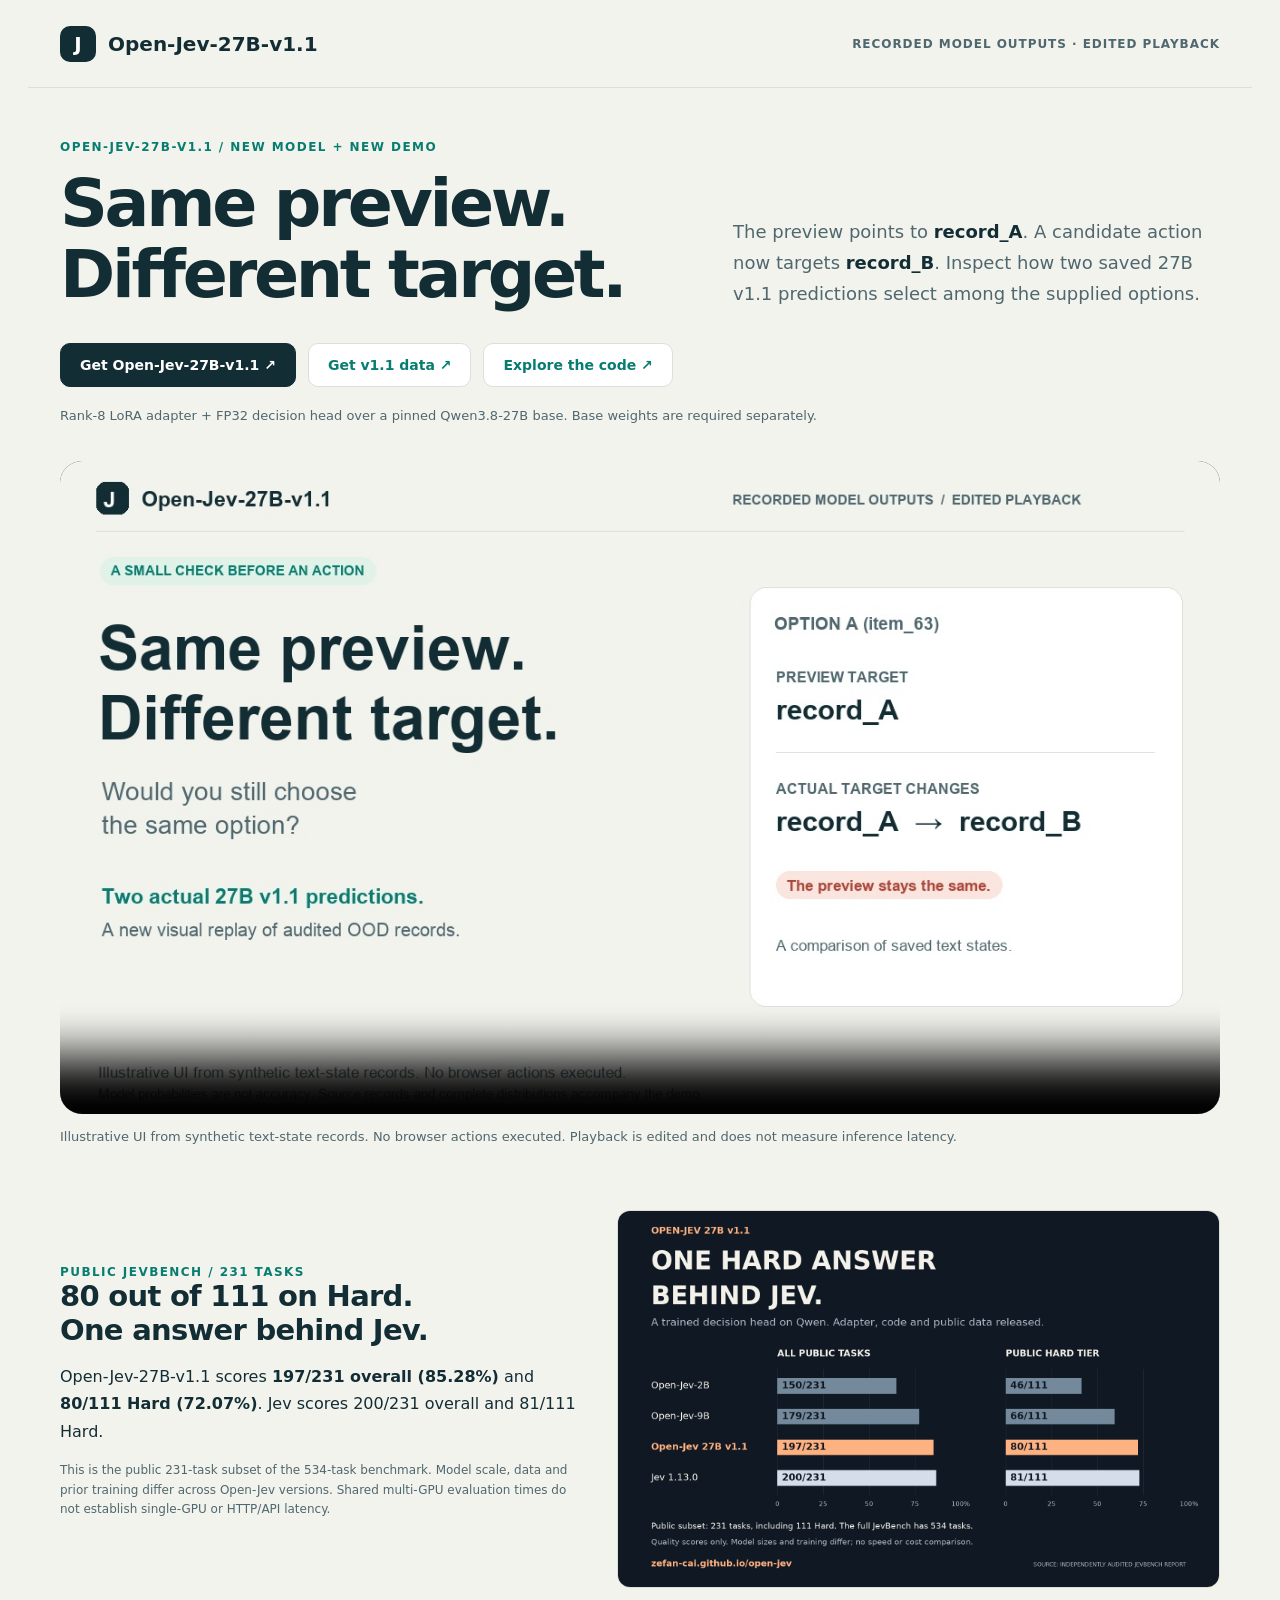
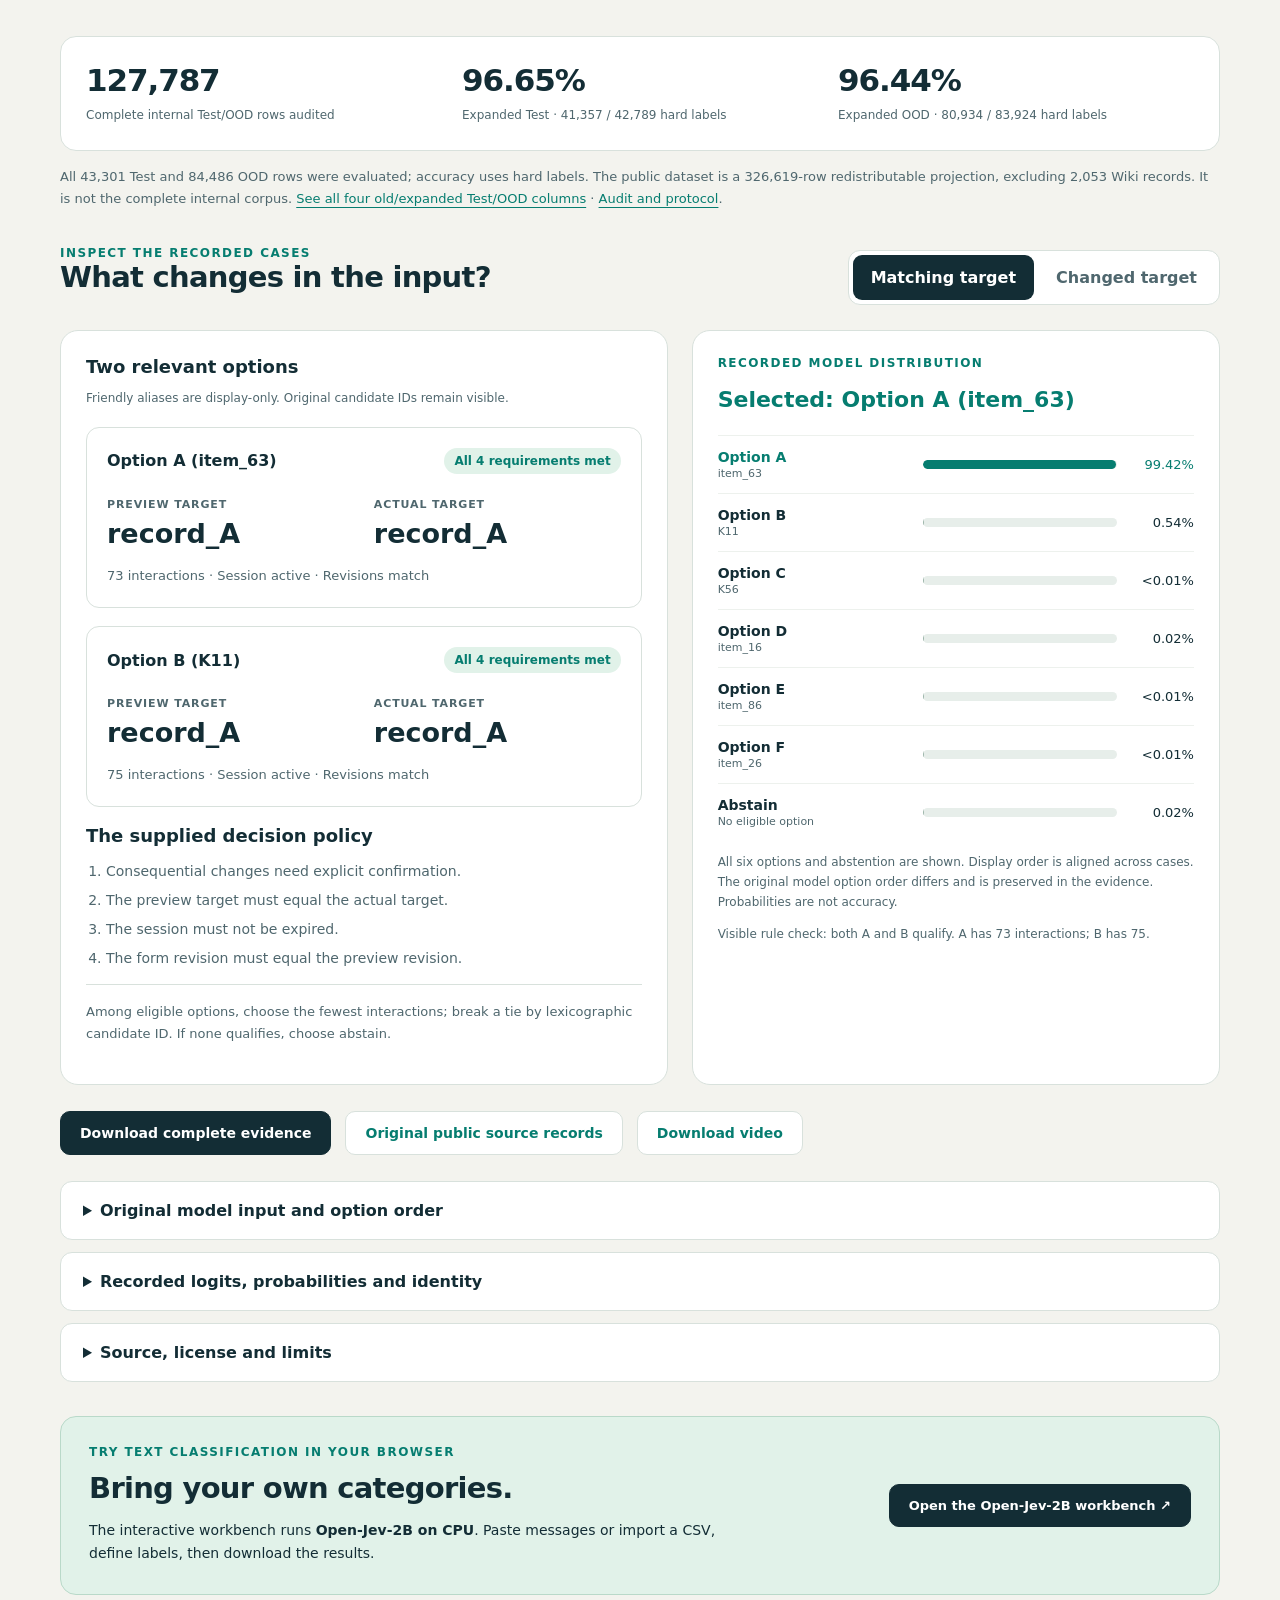
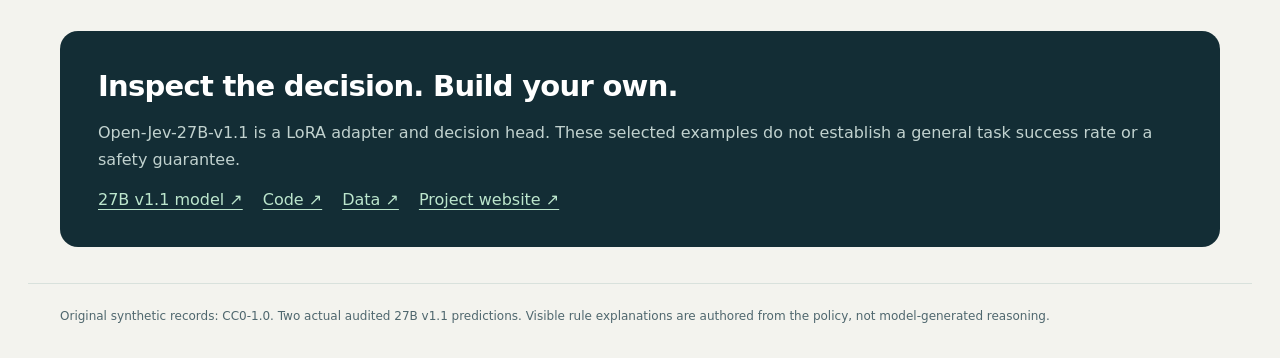
==== site/v1-1/index.html @ 1679695a "Promote Open-Jev-27B-v1.1 with audited replay and release page" ====
<!doctype html>
<html lang="en">
<head>
<meta charset="utf-8"><meta name="viewport" content="width=device-width,initial-scale=1">
<meta name="description" content="Inspect two actual Open-Jev-27B-v1.1 predictions: the preview stays the same, while the actual target changes. A replay of audited synthetic text-state records.">
<title>Open-Jev-27B-v1.1 · Model, results and a new decision replay</title>
<meta property="og:title" content="Open-Jev-27B-v1.1 · Same preview. Different target.">
<meta property="og:description" content="80/111 on public JevBench Hard. Inspect two actual audited predictions and get the model, code and data.">
<meta property="og:image" content="https://zefan-cai.github.io/open-jev/v1-1/poster.png">
<style>
:root{--bg:#f3f3ee;--ink:#132d35;--muted:#4f676e;--line:#d8e1dc;--teal:#067d70;--pale:#e1f2e9;--red:#b34438;--pink:#fae6df}*{box-sizing:border-box}body{margin:0;background:var(--bg);color:var(--ink);font-family:Inter,ui-sans-serif,system-ui,-apple-system,BlinkMacSystemFont,"Segoe UI",sans-serif}a{color:var(--teal);text-underline-offset:4px}button{font:inherit;cursor:pointer}button:focus-visible,a:focus-visible,summary:focus-visible{outline:3px solid #2563eb;outline-offset:4px}header,main,footer{max-width:1224px;margin:auto;padding:0 32px}header{min-height:88px;display:flex;align-items:center;justify-content:space-between;gap:20px;border-bottom:1px solid var(--line)}.brand{font-size:20px;font-weight:750;text-decoration:none;color:var(--ink);display:flex;align-items:center;gap:12px}.mark{display:inline-grid;place-items:center;border-radius:10px;width:36px;height:36px;background:var(--ink);color:#fff}.recorded{font-size:12px;font-weight:750;letter-spacing:.08em;text-transform:uppercase;color:var(--muted)}.hero{padding:52px 0 34px;display:grid;grid-template-columns:1.3fr 1fr;gap:40px;align-items:end}.eyebrow{color:var(--teal);font-size:12px;font-weight:750;letter-spacing:.12em;text-transform:uppercase}h1{font-size:clamp(42px,5.2vw,68px);line-height:1.06;letter-spacing:-.05em;margin:14px 0 0}h2{font-size:29px;letter-spacing:-.025em;margin:0 0 14px}p{line-height:1.7}.intro{font-size:18px;color:var(--muted);margin:0}.intro strong{color:var(--ink)}.video-shell{background:var(--ink);border-radius:22px;overflow:hidden}video{display:block;width:100%;aspect-ratio:16/9}.notice{font-size:13px;color:var(--muted);margin:12px 0 34px}.inspect-head{display:flex;align-items:center;justify-content:space-between;gap:24px;margin:36px 0 22px}.tabs{display:flex;border:1px solid var(--line);border-radius:12px;padding:4px;gap:4px;background:#fff}.tabs button{background:transparent;border:0;border-radius:9px;padding:13px 18px;font-weight:650;color:var(--muted)}.tabs button[aria-pressed="true"]{background:var(--ink);color:#fff}.grid{display:grid;grid-template-columns:1.15fr 1fr;gap:24px}.card{background:#fff;border:1px solid var(--line);border-radius:18px;padding:25px;min-width:0}.card h3{font-size:18px;margin:0 0 6px}.muted{color:var(--muted)}.option{border:1px solid var(--line);border-radius:13px;padding:20px;margin:18px 0}.option.changed{border:2px solid var(--red);background:var(--pink)}.option-top{display:flex;justify-content:space-between;align-items:center;gap:12px;flex-wrap:wrap}.badge{font-size:12px;font-weight:700;color:var(--teal);background:var(--pale);border-radius:30px;padding:6px 10px}.changed .badge{color:var(--red);background:#f5d5cc}.facts{display:grid;grid-template-columns:1fr 1fr;gap:20px;margin:24px 0 16px}.fact-label{font-size:11px;font-weight:750;letter-spacing:.08em;color:var(--muted);text-transform:uppercase}.fact-value{font-size:27px;font-weight:700;margin-top:7px;overflow-wrap:anywhere}.changed .actual{color:var(--red)}.option-meta{font-size:13px;color:var(--muted);margin:0}.rules{padding-left:20px;font-size:14px;line-height:1.7;color:var(--muted)}.rules li{margin:5px 0}.tie{font-size:13px;color:var(--muted);border-top:1px solid var(--line);padding-top:16px}.selection{font-size:22px;color:var(--teal);font-weight:750;margin:17px 0 23px}.prob{display:grid;grid-template-columns:1fr 1fr 65px;gap:12px;align-items:center;padding:13px 0;border-top:1px solid #edf1ed;font-size:13px}.prob strong{display:block;font-size:14px}.prob small{font-size:11px;color:var(--muted)}.track{height:9px;background:#e7eeea;border-radius:9px;overflow:hidden}.bar{height:100%;background:#9eb6ac;border-radius:9px;min-width:1px}.prob.selected .bar{background:var(--teal)}.prob.selected{color:var(--teal)}.pct{text-align:right;font-variant-numeric:tabular-nums}.fine{font-size:12px;color:var(--muted);line-height:1.65}.downloads{display:flex;gap:14px;flex-wrap:wrap;margin:26px 0}.button{display:inline-flex;justify-content:center;align-items:center;padding:13px 19px;border:1px solid var(--line);border-radius:10px;text-decoration:none;font-size:14px;font-weight:700;background:#fff}.button.primary{background:var(--ink);color:#fff;border-color:var(--ink)}details{background:#fff;border:1px solid var(--line);border-radius:12px;margin:12px 0;overflow:hidden}summary{padding:19px 22px;cursor:pointer;font-weight:650}pre{padding:0 22px 22px;margin:0;white-space:pre-wrap;overflow-wrap:anywhere;font-size:12px;line-height:1.65;max-height:600px;overflow:auto}.limits{font-size:13px;color:var(--muted);line-height:1.8;padding-left:20px}.cta{background:var(--ink);color:#fff;padding:38px;border-radius:18px;margin:36px 0}.cta p{color:#c1d2cf}.cta a{color:#bce6cd;margin-right:20px}footer{padding-top:25px;padding-bottom:35px;font-size:12px;color:var(--muted);border-top:1px solid var(--line)}#load-error{color:var(--red);padding:20px;background:var(--pink);border-radius:12px}[hidden]{display:none!important}@media(max-width:760px){header,main,footer{padding-left:18px;padding-right:18px}header{min-height:100px;align-items:flex-start;padding-top:21px;flex-direction:column;justify-content:flex-start;gap:10px;padding-bottom:20px}.brand{font-size:17px}.recorded{font-size:10px}.hero{grid-template-columns:1fr;padding:35px 0 25px;gap:20px}.intro{font-size:16px}.video-shell{border-radius:12px}.grid{grid-template-columns:1fr}.inspect-head{align-items:stretch;flex-direction:column;gap:10px}.tabs button{padding:12px 10px;font-size:13px;flex:1}.card{padding:18px}.option{padding:16px}.fact-value{font-size:22px}.facts{gap:14px}.prob{grid-template-columns:1.2fr 1fr 60px;gap:8px}.cta{padding:25px}.cta a{display:inline-block;margin-top:10px}h2{font-size:26px}}

.release-actions{display:flex;gap:12px;flex-wrap:wrap;margin:0 0 18px}.release-results{display:grid;grid-template-columns:1fr 1.15fr;gap:32px;align-items:center;padding:28px 0}.benchmark-image{border:1px solid var(--line);border-radius:13px;overflow:hidden;display:block}.benchmark-image img{display:block;width:100%;height:auto}.release-internal{display:grid;grid-template-columns:repeat(3,1fr);gap:20px;padding:25px;background:#fff;border:1px solid var(--line);border-radius:16px;margin:20px 0 15px}.release-internal strong{display:block;font-size:31px;letter-spacing:-.035em}.release-internal span{display:block;font-size:12px;color:var(--muted);line-height:1.7;margin-top:7px}.trial{display:flex;align-items:center;gap:25px;justify-content:space-between;margin-top:34px;padding:28px;background:var(--pale);border:1px solid #b9d9c9;border-radius:16px}.trial>div{max-width:630px}.trial h2{margin-top:12px}.trial p{margin-bottom:0;font-size:14px}.trial>a{flex-shrink:0;font-size:13px}@media(max-width:760px){.release-results{grid-template-columns:1fr;gap:20px}.release-internal{grid-template-columns:1fr;padding:22px}.release-internal>div+div{border-top:1px solid var(--line);padding-top:16px}.trial{display:block;padding:24px}.trial>a{margin-top:20px}.release-actions>a{width:100%}}
</style>
</head>
<body>
<header><a class="brand" href="https://zefan-cai.github.io/open-jev/"><span class="mark">J</span>Open-Jev-27B-v1.1</a><span class="recorded">Recorded model outputs · Edited playback</span></header>
<main>
<section class="hero"><div><div class="eyebrow">Open-Jev-27B-v1.1 / New model + new demo</div><h1>Same preview.<br>Different target.</h1></div><p class="intro">The preview points to <strong>record_A</strong>. A candidate action now targets <strong>record_B</strong>. Inspect how two saved 27B v1.1 predictions select among the supplied options.</p></section>
<div class="release-actions"><a class="button primary" href="https://huggingface.co/ZefanCai/Open-Jev-27B-v1.1">Get Open-Jev-27B-v1.1 ↗</a><a class="button" href="https://huggingface.co/datasets/ZefanCai/Open-Jev-v1.1">Get v1.1 data ↗</a><a class="button" href="https://github.com/Zefan-Cai/Open-Jev">Explore the code ↗</a></div>
<p class="notice">Rank-8 LoRA adapter + FP32 decision head over a pinned Qwen3.8-27B base. Base weights are required separately.</p>
<div class="video-shell"><video controls playsinline preload="metadata" poster="./poster.jpg" aria-label="32-second Open-Jev-27B-v1.1 recorded prediction replay"><source src="./replay.mp4" type="video/mp4"><track kind="captions" src="./captions.vtt" srclang="en" label="English"></video></div>
<p class="notice">Illustrative UI from synthetic text-state records. No browser actions executed. Playback is edited and does not measure inference latency.</p>
<section class="release-results" id="release-results" aria-labelledby="release-results-title">
<div><div class="eyebrow">Public JevBench / 231 tasks</div><h2 id="release-results-title">80 out of 111 on Hard.<br>One answer behind Jev.</h2><p>Open-Jev-27B-v1.1 scores <strong>197/231 overall (85.28%)</strong> and <strong>80/111 Hard (72.07%)</strong>. Jev scores 200/231 overall and 81/111 Hard.</p><p class="fine">This is the public 231-task subset of the 534-task benchmark. Model scale, data and prior training differ across Open-Jev versions. Shared multi-GPU evaluation times do not establish single-GPU or HTTP/API latency.</p></div>
<a class="benchmark-image" href="./benchmark-poster.png"><img src="./benchmark-poster.png" loading="lazy" alt="Public JevBench Hard comparison: Open-Jev-2B 46/111, Open-Jev-9B 66/111, Open-Jev-27B-v1.1 80/111, Jev 81/111. Overall 27B 197/231 and Jev 200/231."></a>
</section>
<div class="release-internal"><div><strong>127,787</strong><span>Complete internal Test/OOD rows audited</span></div><div><strong>96.65%</strong><span>Expanded Test · 41,357 / 42,789 hard labels</span></div><div><strong>96.44%</strong><span>Expanded OOD · 80,934 / 83,924 hard labels</span></div></div>
<p class="notice">All 43,301 Test and 84,486 OOD rows were evaluated; accuracy uses hard labels. The public dataset is a 326,619-row redistributable projection, excluding 2,053 Wiki records. It is not the complete internal corpus. <a href="../benchmarks/">See all four old/expanded Test/OOD columns</a> · <a href="https://github.com/Zefan-Cai/Open-Jev/blob/main/reports/new27b-internal-full-20260923/README.md">Audit and protocol</a>.</p>
<div id="load-error" role="alert" hidden>Evidence could not be loaded. Open the evidence download below to inspect the original records.</div>
<section id="inspection" aria-labelledby="inspect-title" hidden>
<div class="inspect-head"><div><div class="eyebrow">Inspect the recorded cases</div><h2 id="inspect-title">What changes in the input?</h2></div><div class="tabs" role="group" aria-label="Choose a recorded case"><button type="button" data-case="0" aria-pressed="true">Matching target</button><button type="button" data-case="1" aria-pressed="false">Changed target</button></div></div>
<div class="grid"><section class="card"><h3>Two relevant options</h3><p class="fine">Friendly aliases are display-only. Original candidate IDs remain visible.</p><div id="options"></div><h3>The supplied decision policy</h3><ol class="rules"><li>Consequential changes need explicit confirmation.</li><li>The preview target must equal the actual target.</li><li>The session must not be expired.</li><li>The form revision must equal the preview revision.</li></ol><p class="tie">Among eligible options, choose the fewest interactions; break a tie by lexicographic candidate ID. If none qualifies, choose abstain.</p></section><section class="card" aria-labelledby="prob-title"><div class="eyebrow" id="prob-title">Recorded model distribution</div><div class="selection" id="selection" role="status"></div><div id="probabilities"></div><p class="fine">All six options and abstention are shown. Display order is aligned across cases. The original model option order differs and is preserved in the evidence. Probabilities are not accuracy.</p><p class="fine" id="rule-note"></p></section></div>
<div class="downloads"><a class="button primary" href="./evidence.json" download>Download complete evidence</a><a class="button" href="./source-records.jsonl" download>Original public source records</a><a class="button" href="./replay.mp4" download>Download video</a></div>
<details><summary>Original model input and option order</summary><pre id="original-request"></pre></details><details><summary>Recorded logits, probabilities and identity</summary><pre id="original-prediction"></pre></details><details><summary>Source, license and limits</summary><pre id="provenance"></pre><ul class="limits" id="limits"></ul></details>
</section>
<section class="trial"><div><div class="eyebrow">Try text classification in your browser</div><h2>Bring your own categories.</h2><p>The interactive workbench runs <strong>Open-Jev-2B on CPU</strong>. Paste messages or import a CSV, define labels, then download the results.</p></div><a class="button primary" href="../workbench/">Open the Open-Jev-2B workbench ↗</a></section>
<section class="cta"><h2>Inspect the decision. Build your own.</h2><p>Open-Jev-27B-v1.1 is a LoRA adapter and decision head. These selected examples do not establish a general task success rate or a safety guarantee.</p><a href="https://huggingface.co/ZefanCai/Open-Jev-27B-v1.1">27B v1.1 model ↗</a><a href="https://github.com/Zefan-Cai/Open-Jev">Code ↗</a><a href="https://huggingface.co/datasets/ZefanCai/Open-Jev-v1.1">Data ↗</a><a href="https://zefan-cai.github.io/open-jev/">Project website ↗</a></section>
</main><footer>Original synthetic records: CC0-1.0. Two actual audited 27B v1.1 predictions. Visible rule explanations are authored from the policy, not model-generated reasoning.</footer>
<script>
'use strict';
const $=id=>document.getElementById(id);let evidence;
function el(tag,text,className){const n=document.createElement(tag);if(text!==undefined)n.textContent=text;if(className)n.className=className;return n;}
function render(index){
 const c=evidence.cases[index],p=Object.fromEntries(c.record.options.map((id,i)=>[id,c.prediction.probabilities[i]])),winner=c.record.options.reduce((a,b)=>p[a]>=p[b]?a:b);
 document.querySelectorAll('[data-case]').forEach(b=>b.setAttribute('aria-pressed',String(Number(b.dataset.case)===index)));
 $('selection').textContent=`Selected: ${evidence.aliases[winner]} (${winner})`;
 $('options').replaceChildren(...['item_63','K11'].map(id=>{const f=c.record.state.candidates.find(x=>x.candidate===id).facts,bad=f.preview_target!==f.actual_target,n=el('div',undefined,'option'+(bad?' changed':'')),top=el('div',undefined,'option-top');top.append(el('strong',`${evidence.aliases[id]} (${id})`),el('span',bad?'Target mismatch':'All 4 requirements met','badge'));n.append(top);const facts=el('div',undefined,'facts');for(const [label,value,cls] of [['Preview target',f.preview_target,''],['Actual target',f.actual_target,' actual']]){const col=el('div');col.append(el('div',label,'fact-label'),el('div',value,'fact-value'+cls));facts.append(col)}n.append(facts,el('p',`${f.interaction_count} interactions · Session active · Revisions match`,'option-meta'));return n}));
 $('probabilities').replaceChildren(...evidence.display_order.map(id=>{const row=el('div',undefined,'prob'+(id===winner?' selected':'')),label=el('div');label.append(el('strong',evidence.aliases[id]),el('small',id==='abstain'?'No eligible option':id));const track=el('div',undefined,'track'),bar=el('div',undefined,'bar');bar.style.width=`${p[id]*100}%`;track.append(bar);const pct=el('span',p[id]*100>=.01?`${(p[id]*100).toFixed(2)}%`:'<0.01%','pct');pct.title=String(p[id]);row.append(label,track,pct);return row}));
 $('rule-note').textContent=index===0?'Visible rule check: both A and B qualify. A has 73 interactions; B has 75.':'Visible rule check: A no longer matches its preview target. B still meets all four requirements.';
 $('original-request').textContent=JSON.stringify({state:c.record.state,question:c.record.question,kind:c.record.kind,options:c.record.options},null,2);
 $('original-prediction').textContent=JSON.stringify(c.prediction,null,2);
 $('provenance').textContent=JSON.stringify({license:evidence.license,model:evidence.model,dataset:evidence.dataset,audit:evidence.audit,source:c.source_provenance},null,2);
 $('limits').replaceChildren(...evidence.limitations.map(s=>el('li',s)));
}
document.querySelectorAll('[data-case]').forEach(b=>b.addEventListener('click',()=>render(Number(b.dataset.case))));
fetch('./evidence.json').then(r=>{if(!r.ok)throw new Error('Evidence unavailable');return r.json()}).then(data=>{evidence=data;render(0);$('inspection').hidden=false}).catch(()=>{$('load-error').hidden=false});
</script>
</body>
</html>
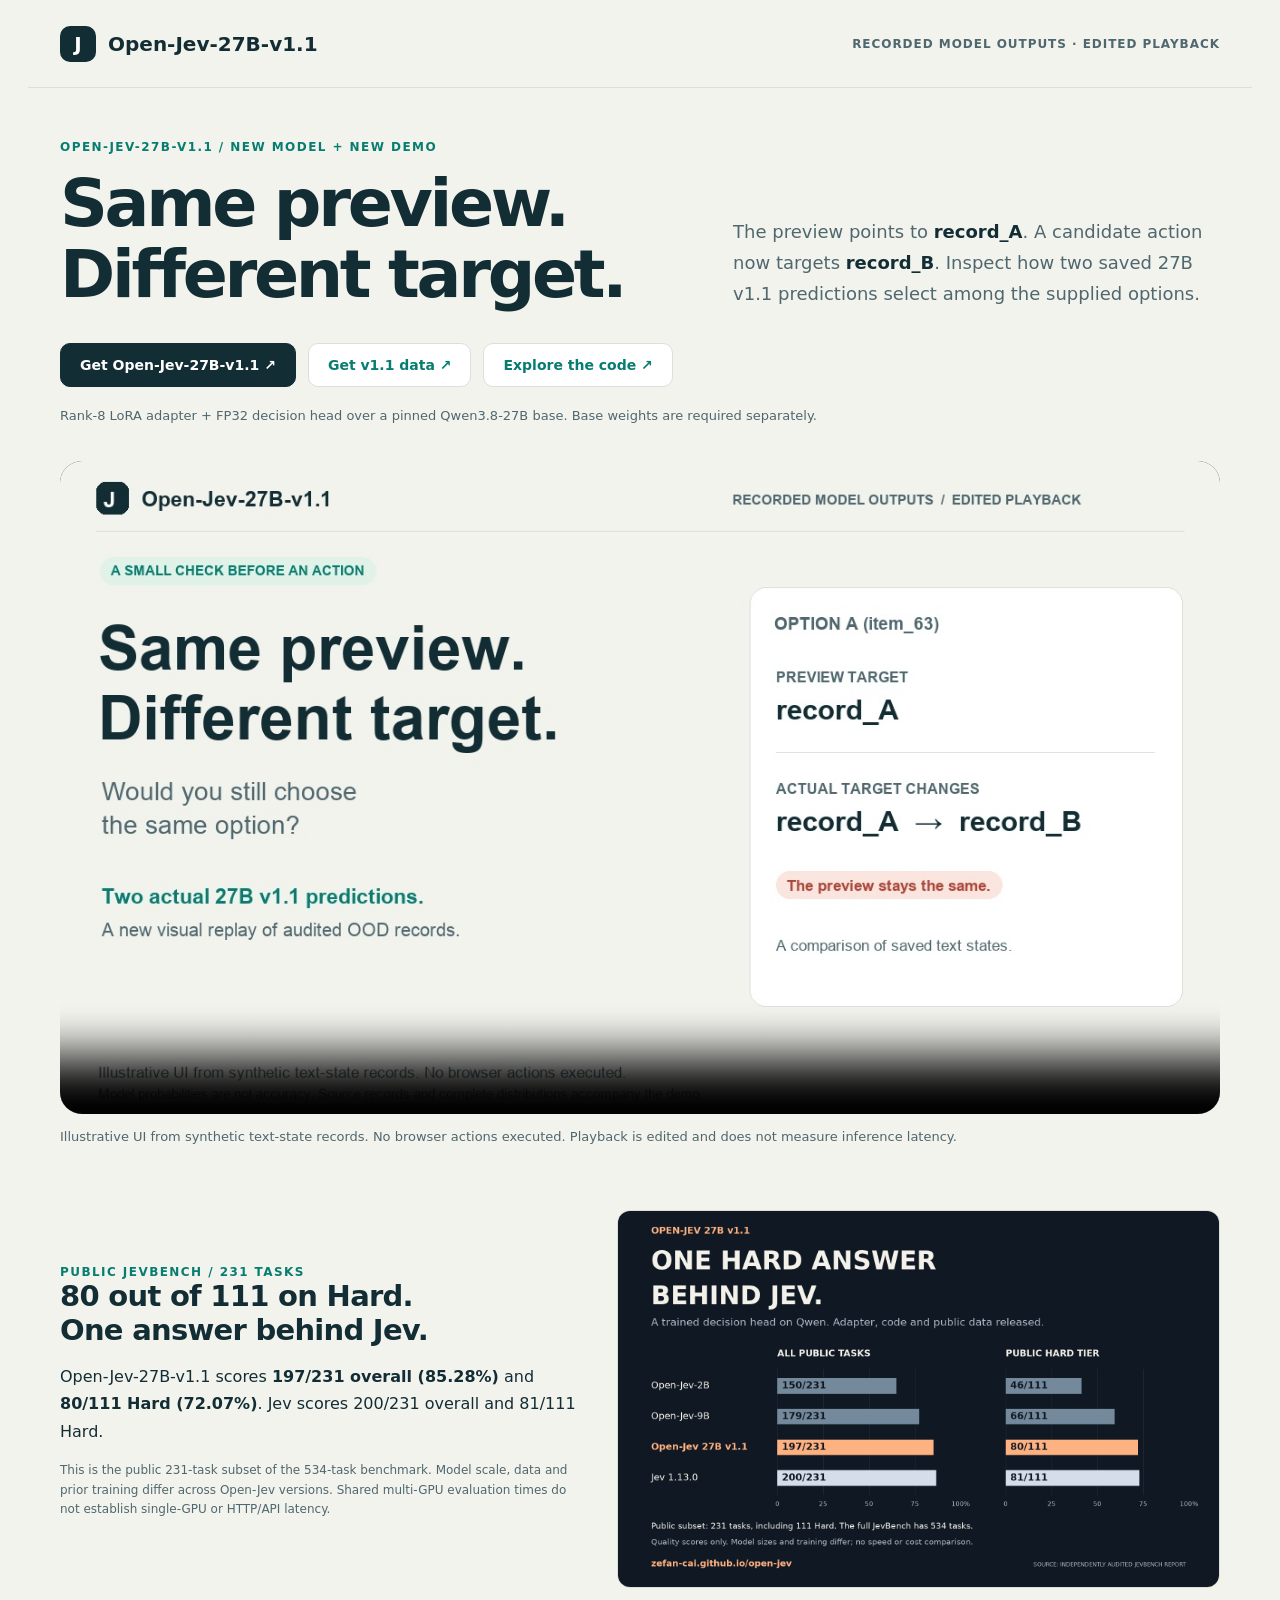
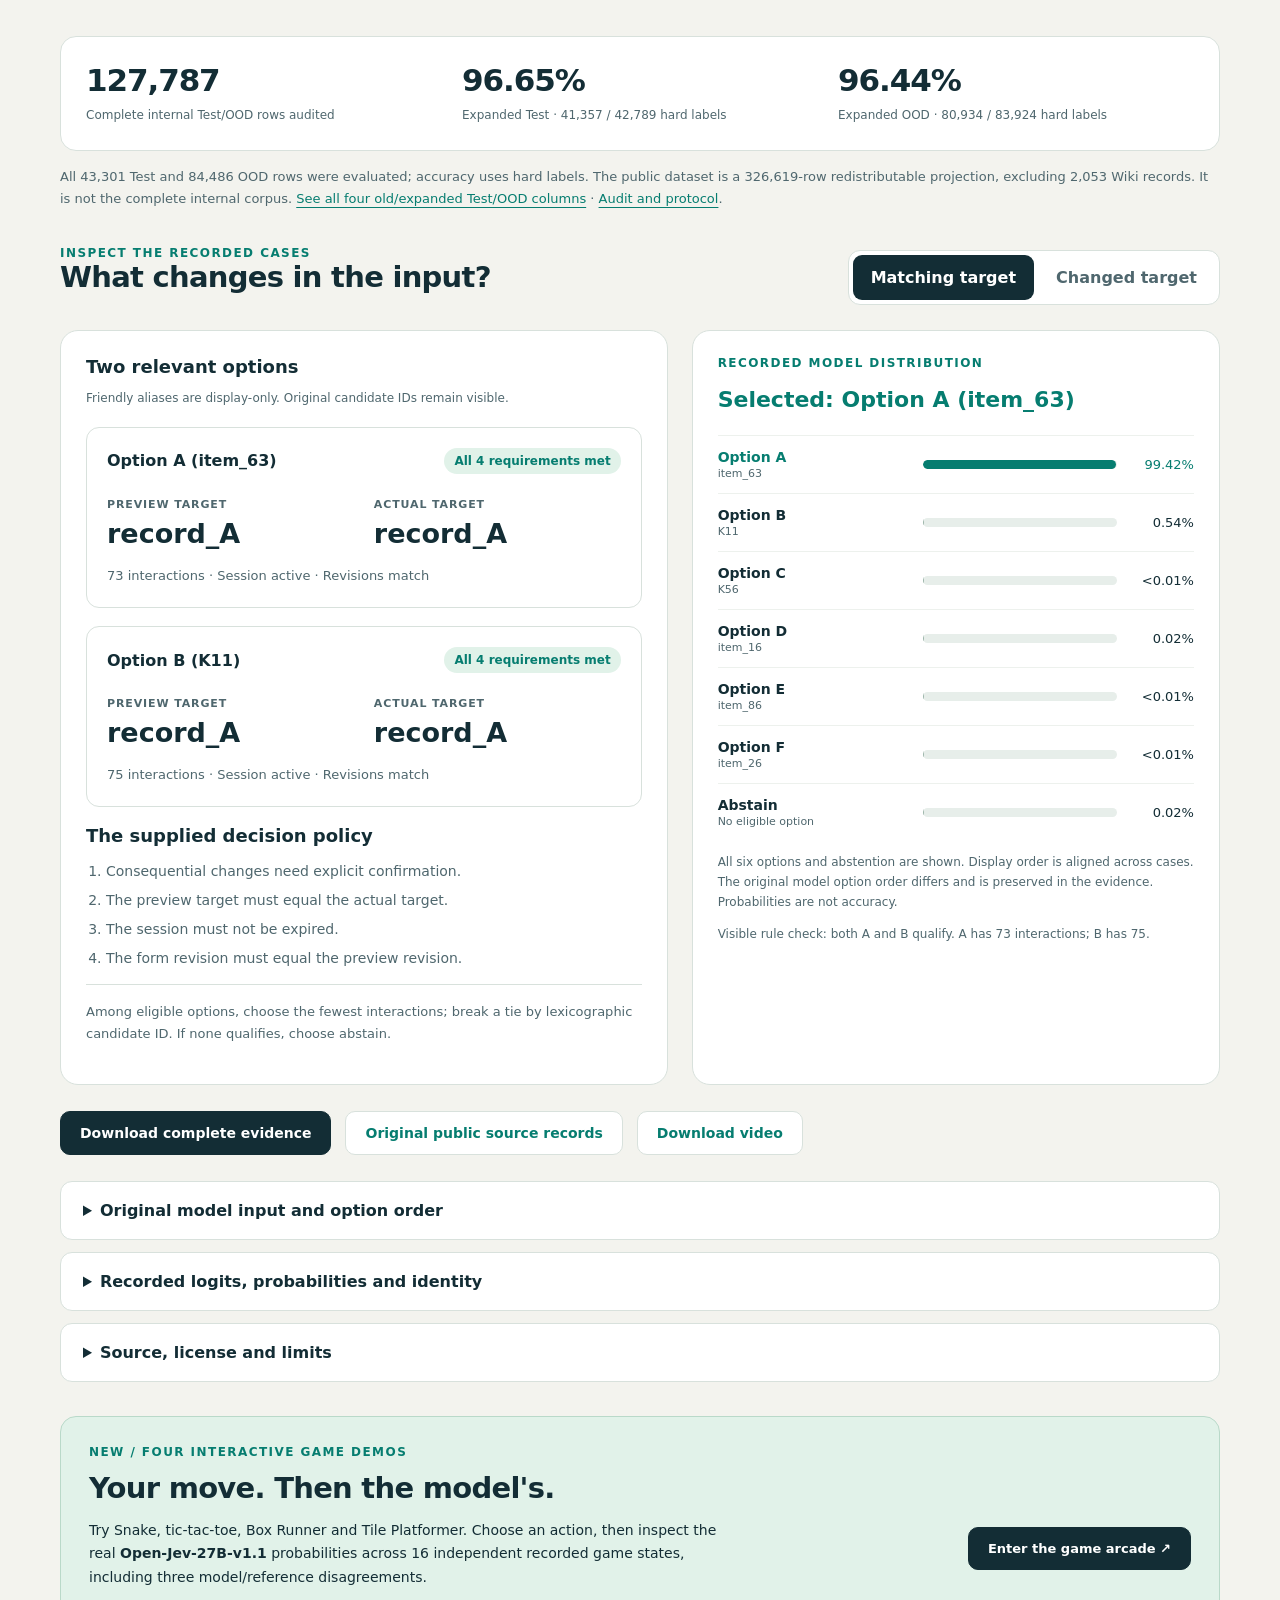
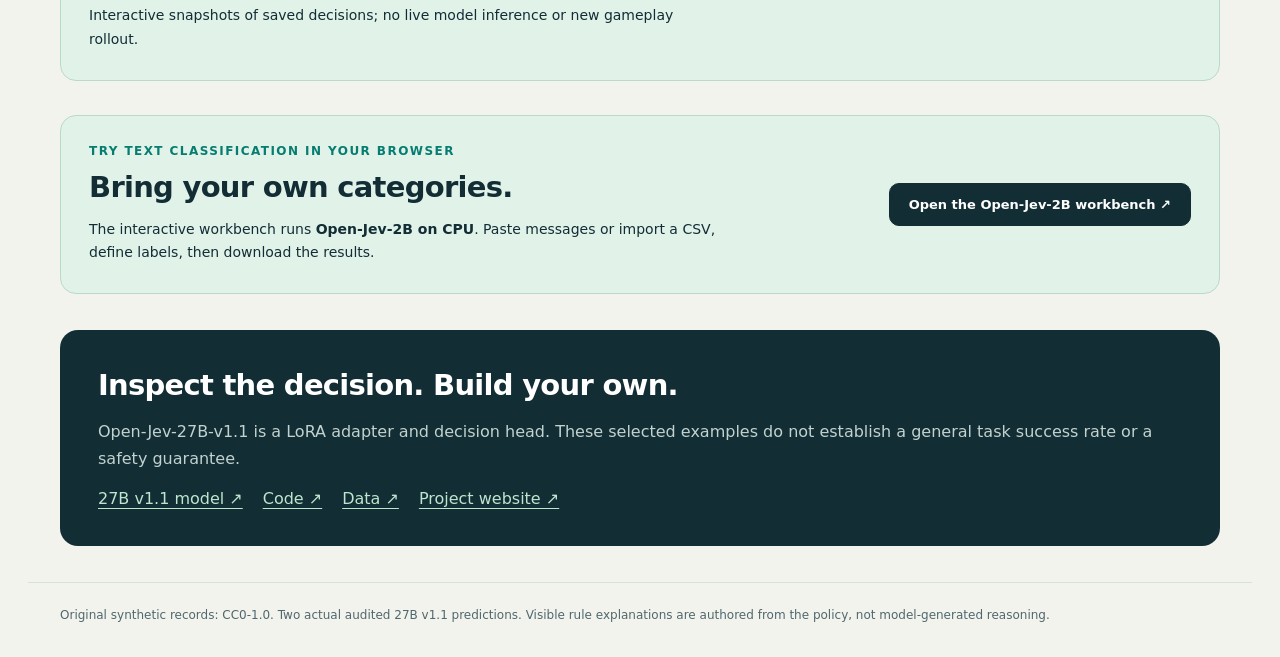
==== commit 3308a15c: "Add the v1.1 game arcade and verified demo page post" ====
--- a/site/v1-1/index.html
+++ b/site/v1-1/index.html
@@ -34,6 +34,7 @@
 <div class="downloads"><a class="button primary" href="./evidence.json" download>Download complete evidence</a><a class="button" href="./source-records.jsonl" download>Original public source records</a><a class="button" href="./replay.mp4" download>Download video</a></div>
 <details><summary>Original model input and option order</summary><pre id="original-request"></pre></details><details><summary>Recorded logits, probabilities and identity</summary><pre id="original-prediction"></pre></details><details><summary>Source, license and limits</summary><pre id="provenance"></pre><ul class="limits" id="limits"></ul></details>
 </section>
+<section class="trial"><div><div class="eyebrow">New / Four interactive game demos</div><h2>Your move. Then the model's.</h2><p>Try Snake, tic-tac-toe, Box Runner and Tile Platformer. Choose an action, then inspect the real <strong>Open-Jev-27B-v1.1</strong> probabilities across 16 independent recorded game states, including three model/reference disagreements.</p><p>Interactive snapshots of saved decisions; no live model inference or new gameplay rollout.</p></div><a class="button primary" href="../games/">Enter the game arcade ↗</a></section>
 <section class="trial"><div><div class="eyebrow">Try text classification in your browser</div><h2>Bring your own categories.</h2><p>The interactive workbench runs <strong>Open-Jev-2B on CPU</strong>. Paste messages or import a CSV, define labels, then download the results.</p></div><a class="button primary" href="../workbench/">Open the Open-Jev-2B workbench ↗</a></section>
 <section class="cta"><h2>Inspect the decision. Build your own.</h2><p>Open-Jev-27B-v1.1 is a LoRA adapter and decision head. These selected examples do not establish a general task success rate or a safety guarantee.</p><a href="https://huggingface.co/ZefanCai/Open-Jev-27B-v1.1">27B v1.1 model ↗</a><a href="https://github.com/Zefan-Cai/Open-Jev">Code ↗</a><a href="https://huggingface.co/datasets/ZefanCai/Open-Jev-v1.1">Data ↗</a><a href="https://zefan-cai.github.io/open-jev/">Project website ↗</a></section>
 </main><footer>Original synthetic records: CC0-1.0. Two actual audited 27B v1.1 predictions. Visible rule explanations are authored from the policy, not model-generated reasoning.</footer>
